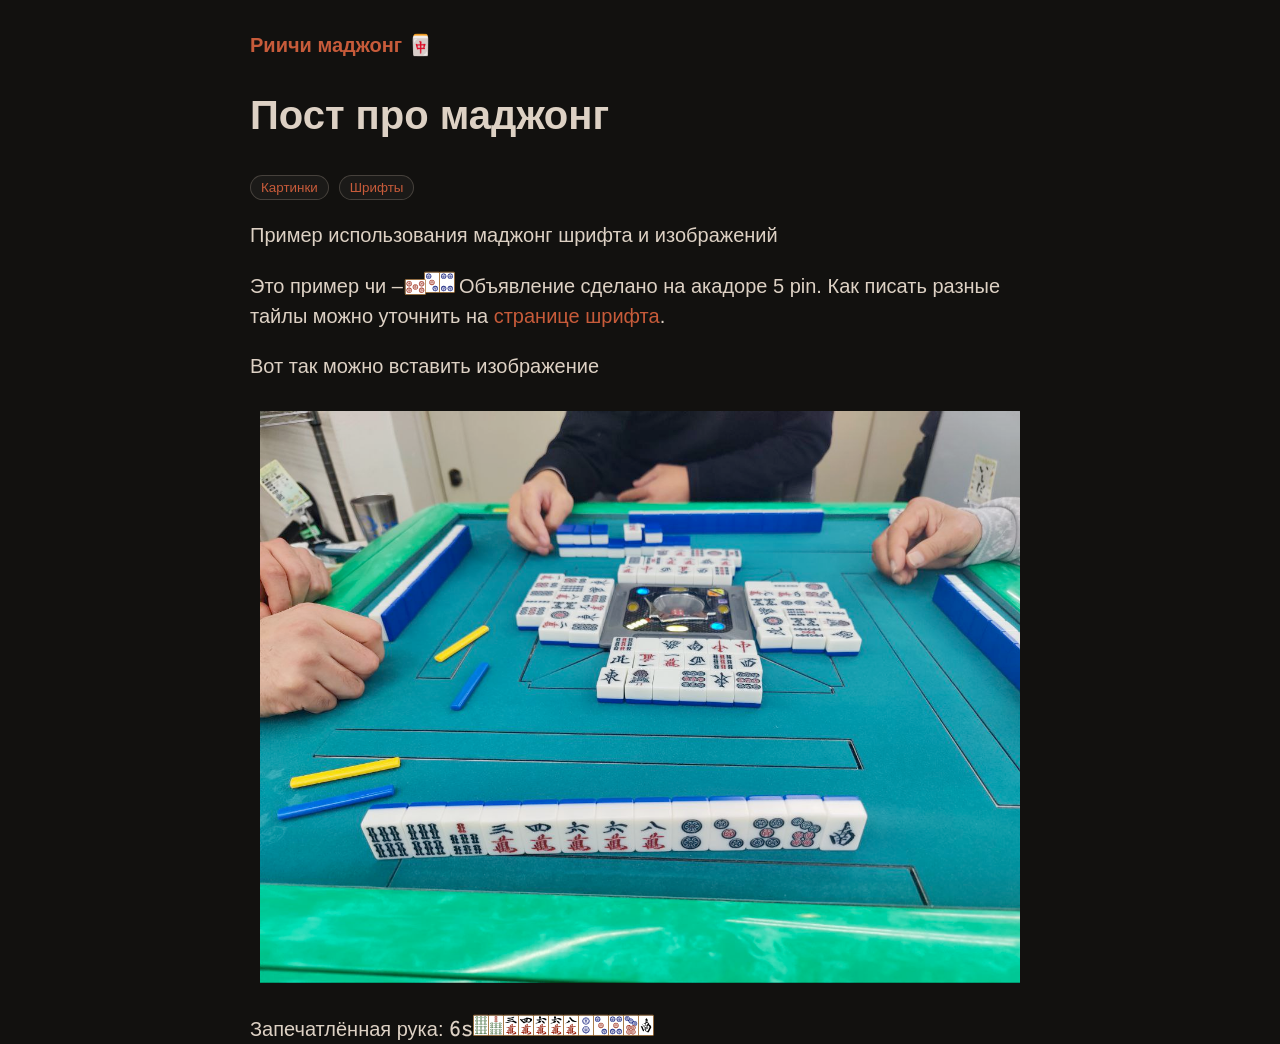
==== examples/output/riichi-mahjong/mahjong-post/index.html @ d85ebe73 "v2" ====
<!DOCTYPE html>
<html lang="ru">
<head>
<meta charset="UTF-8">
<meta name="viewport" content="width=device-width, initial-scale=1.0">
<title>Пост про маджонг</title>
<link rel="stylesheet" href="../../style.css">
<link rel="icon" href="../assets/meta/favicon.ico" type="image/x-icon">
<style>:root{
--color-background:#12110f;
--color-text:#ddd1c4;
--color-muted:#b8a99a;
--color-accent:#c75b3a;
--color-surface:rgba(255, 255, 255, 0.04);
--color-inverse-text:#f2e8dc;
--color-overlay:#080808;
--color-heading:var(--color-text);
--color-border:color-mix(in srgb, var(--color-muted) 28%, transparent);
--color-border-soft:color-mix(in srgb, var(--color-muted) 18%, transparent);
--color-code-bg:color-mix(in srgb, var(--color-surface) 88%, var(--color-background));
--color-code-border:color-mix(in srgb, var(--color-muted) 24%, transparent);
}
/* Background */ .chroma-bg { color: #e6edf3; background-color: #0d1117;-moz-tab-size: 2; -o-tab-size: 2; tab-size: 2; }
/* PreWrapper */ .chroma-chroma { color: #e6edf3; background-color: #0d1117;-moz-tab-size: 2; -o-tab-size: 2; tab-size: 2; -webkit-text-size-adjust: none; }
/* Error */ .chroma-chroma .chroma-err { color: #f85149 }
/* LineLink */ .chroma-chroma .chroma-lnlinks { outline: none; text-decoration: none; color: inherit }
/* LineTableTD */ .chroma-chroma .chroma-lntd { vertical-align: top; padding: 0; margin: 0; border: 0; }
/* LineTable */ .chroma-chroma .chroma-lntable { border-spacing: 0; padding: 0; margin: 0; border: 0; }
/* LineHighlight */ .chroma-chroma .chroma-hl { background-color: #6e7681 }
/* LineNumbersTable */ .chroma-chroma .chroma-lnt { white-space: pre; -webkit-user-select: none; user-select: none; margin-right: 0.4em; padding: 0 0.4em 0 0.4em;color: #737679 }
/* LineNumbers */ .chroma-chroma .chroma-ln { white-space: pre; -webkit-user-select: none; user-select: none; margin-right: 0.4em; padding: 0 0.4em 0 0.4em;color: #6e7681 }
/* Line */ .chroma-chroma .chroma-line { display: flex; }
/* Keyword */ .chroma-chroma .chroma-k { color: #ff7b72 }
/* KeywordConstant */ .chroma-chroma .chroma-kc { color: #79c0ff }
/* KeywordDeclaration */ .chroma-chroma .chroma-kd { color: #ff7b72 }
/* KeywordNamespace */ .chroma-chroma .chroma-kn { color: #ff7b72 }
/* KeywordPseudo */ .chroma-chroma .chroma-kp { color: #79c0ff }
/* KeywordReserved */ .chroma-chroma .chroma-kr { color: #ff7b72 }
/* KeywordType */ .chroma-chroma .chroma-kt { color: #ff7b72 }
/* NameClass */ .chroma-chroma .chroma-nc { color: #f0883e; font-weight: bold }
/* NameConstant */ .chroma-chroma .chroma-no { color: #79c0ff; font-weight: bold }
/* NameDecorator */ .chroma-chroma .chroma-nd { color: #d2a8ff; font-weight: bold }
/* NameEntity */ .chroma-chroma .chroma-ni { color: #ffa657 }
/* NameException */ .chroma-chroma .chroma-ne { color: #f0883e; font-weight: bold }
/* NameLabel */ .chroma-chroma .chroma-nl { color: #79c0ff; font-weight: bold }
/* NameNamespace */ .chroma-chroma .chroma-nn { color: #ff7b72 }
/* NameProperty */ .chroma-chroma .chroma-py { color: #79c0ff }
/* NameTag */ .chroma-chroma .chroma-nt { color: #7ee787 }
/* NameVariable */ .chroma-chroma .chroma-nv { color: #79c0ff }
/* NameVariableClass */ .chroma-chroma .chroma-vc { color: #79c0ff }
/* NameVariableGlobal */ .chroma-chroma .chroma-vg { color: #79c0ff }
/* NameVariableInstance */ .chroma-chroma .chroma-vi { color: #79c0ff }
/* NameVariableMagic */ .chroma-chroma .chroma-vm { color: #79c0ff }
/* NameFunction */ .chroma-chroma .chroma-nf { color: #d2a8ff; font-weight: bold }
/* NameFunctionMagic */ .chroma-chroma .chroma-fm { color: #d2a8ff; font-weight: bold }
/* Literal */ .chroma-chroma .chroma-l { color: #a5d6ff }
/* LiteralDate */ .chroma-chroma .chroma-ld { color: #79c0ff }
/* LiteralString */ .chroma-chroma .chroma-s { color: #a5d6ff }
/* LiteralStringAffix */ .chroma-chroma .chroma-sa { color: #79c0ff }
/* LiteralStringBacktick */ .chroma-chroma .chroma-sb { color: #a5d6ff }
/* LiteralStringChar */ .chroma-chroma .chroma-sc { color: #a5d6ff }
/* LiteralStringDelimiter */ .chroma-chroma .chroma-dl { color: #79c0ff }
/* LiteralStringDoc */ .chroma-chroma .chroma-sd { color: #a5d6ff }
/* LiteralStringDouble */ .chroma-chroma .chroma-s2 { color: #a5d6ff }
/* LiteralStringEscape */ .chroma-chroma .chroma-se { color: #79c0ff }
/* LiteralStringHeredoc */ .chroma-chroma .chroma-sh { color: #79c0ff }
/* LiteralStringInterpol */ .chroma-chroma .chroma-si { color: #a5d6ff }
/* LiteralStringOther */ .chroma-chroma .chroma-sx { color: #a5d6ff }
/* LiteralStringRegex */ .chroma-chroma .chroma-sr { color: #79c0ff }
/* LiteralStringSingle */ .chroma-chroma .chroma-s1 { color: #a5d6ff }
/* LiteralStringSymbol */ .chroma-chroma .chroma-ss { color: #a5d6ff }
/* LiteralNumber */ .chroma-chroma .chroma-m { color: #a5d6ff }
/* LiteralNumberBin */ .chroma-chroma .chroma-mb { color: #a5d6ff }
/* LiteralNumberFloat */ .chroma-chroma .chroma-mf { color: #a5d6ff }
/* LiteralNumberHex */ .chroma-chroma .chroma-mh { color: #a5d6ff }
/* LiteralNumberInteger */ .chroma-chroma .chroma-mi { color: #a5d6ff }
/* LiteralNumberIntegerLong */ .chroma-chroma .chroma-il { color: #a5d6ff }
/* LiteralNumberOct */ .chroma-chroma .chroma-mo { color: #a5d6ff }
/* Operator */ .chroma-chroma .chroma-o { color: #ff7b72; font-weight: bold }
/* OperatorWord */ .chroma-chroma .chroma-ow { color: #ff7b72; font-weight: bold }
/* OperatorReserved */ .chroma-chroma .chroma-or { color: #ff7b72; font-weight: bold }
/* Comment */ .chroma-chroma .chroma-c { color: #8b949e; font-style: italic }
/* CommentHashbang */ .chroma-chroma .chroma-ch { color: #8b949e; font-style: italic }
/* CommentMultiline */ .chroma-chroma .chroma-cm { color: #8b949e; font-style: italic }
/* CommentSingle */ .chroma-chroma .chroma-c1 { color: #8b949e; font-style: italic }
/* CommentSpecial */ .chroma-chroma .chroma-cs { color: #8b949e; font-weight: bold; font-style: italic }
/* CommentPreproc */ .chroma-chroma .chroma-cp { color: #8b949e; font-weight: bold; font-style: italic }
/* CommentPreprocFile */ .chroma-chroma .chroma-cpf { color: #8b949e; font-weight: bold; font-style: italic }
/* GenericDeleted */ .chroma-chroma .chroma-gd { color: #ffa198; background-color: #490202 }
/* GenericEmph */ .chroma-chroma .chroma-ge { font-style: italic }
/* GenericError */ .chroma-chroma .chroma-gr { color: #ffa198 }
/* GenericHeading */ .chroma-chroma .chroma-gh { color: #79c0ff; font-weight: bold }
/* GenericInserted */ .chroma-chroma .chroma-gi { color: #56d364; background-color: #0f5323 }
/* GenericOutput */ .chroma-chroma .chroma-go { color: #8b949e }
/* GenericPrompt */ .chroma-chroma .chroma-gp { color: #8b949e }
/* GenericStrong */ .chroma-chroma .chroma-gs { font-weight: bold }
/* GenericSubheading */ .chroma-chroma .chroma-gu { color: #79c0ff }
/* GenericTraceback */ .chroma-chroma .chroma-gt { color: #ff7b72 }
/* GenericUnderline */ .chroma-chroma .chroma-gl { text-decoration: underline }
/* TextWhitespace */ .chroma-chroma .chroma-w { color: #6e7681 }
</style>
</head>
<body class="page-shell">
<header class="site-header">
<a class="topic-home" href="..">Риичи маджонг 🀄️</a>
</header>
<main class="content-shell">
<h1 class="page-title">Пост про маджонг</h1>
<ul class="tag-list"><li><a href="..?tag=kartinki">Картинки</a></li><li><a href="..?tag=shrifty">Шрифты</a></li></ul>
<p>Пример использования маджонг шрифта и изображений</p>

<p>Это пример чи – <span class="font-riichi-mahjong-colorful"><span class="font-riichi-mahjong-colorful-run"><span class="rot-90"><span class="rot-90-char">5p*</span></span>🀛🀜</span></span> Объявление сделано на акадоре 5 pin. Как писать разные тайлы можно уточнить на <a href="https://github.com/rutopio/Japanese-Mahjong-Font-with-OpenType/">странице шрифта</a>.</p>

<p>Вот так можно вставить изображение</p>

<p><img src="../assets/mahjong-post/image-by-Tairagi-Makoto.png" alt=""></p>

<p>Запечатлённая рука: <span class="font-riichi-mahjong-colorful"><span class="font-riichi-mahjong-colorful-run">6s6s7s3m4m6m6m8m2p3p5p7p2z</span></span></p>


</main>
</body>
</html>
---- examples/output/style.css ----
* {
    box-sizing: border-box;
    margin: 0;
    padding: 0;
 }

@font-face {
    font-family: "Mahjong Colored";
    src: url("fonts/Riichi-Mahjong-Colorful.woff2") format("woff2");
    font-display: swap;
}

:root {
    --font-topic: sans-serif;
    --color-background: #ffffff;
    --color-text: #111111;
    --color-muted: #666;
    --color-accent: #fa6432;
    --color-surface: rgba(0, 0, 0, 0.05);
    --color-inverse-text: #f7f2ec;
    --color-overlay: #080808;
    --color-heading: var(--color-text);
    --color-border: color-mix(in srgb, var(--color-muted) 28%, transparent);
    --color-border-soft: color-mix(in srgb, var(--color-muted) 18%, transparent);
    --color-code-bg: color-mix(in srgb, var(--color-surface) 88%, var(--color-background));
    --color-code-border: color-mix(in srgb, var(--color-muted) 24%, transparent);
}

html {
    overflow-y: scroll;
    height: 100%;
    font: 100%/1.5 sans-serif;
    font-family: var(--font-topic);
    color: var(--color-text);
    word-wrap: break-word;
    background-color: var(--color-background);
    margin: 0 auto;
    padding: 1.5em;
 }

@media (min-width: 768px) {
    html {
        font-size: 125%;
        max-width: 42em;
 } }

h1, h2, h3, h4 {
    margin: 2.5rem 0 1.5rem 0;
    line-height: 1.25;
    color: var(--color-heading);
 }

a {
    color: var(--color-accent);
    text-decoration: none;
 }
a:hover, a:focus, a:active {
    text-decoration: underline;
 }

p {
    margin: 1em 0;
    line-height: 1.5;
 }
p code {
    background-color: var(--color-code-bg);
    padding: 0.05em 0.2em;
    border: 1px solid var(--color-code-border);
 }

ol, ul {
    margin: 1em;
 }
ol li ol, ol li ul, ul li ol, ul li ul {
    margin: 0 2em;
 }
ol li p, ul li p {
    margin: 0;
 }

dl {
    font-family: monospace, monospace;
 }
dl dt {
    font-weight: bold;
 }
dl dd {
    margin: -1em 0 1em 1em;
 }

img {
    max-width: 100%;
    display: block;
    margin: 0 auto;
    padding: 0.5em;
 }

.font-mahjong-colored,
.font-riichi-mahjong-colorful {
    font-family: "Mahjong Colored", sans-serif;
}

.font-mahjong-colored-run,
.font-riichi-mahjong-colorful-run {
    display: inline;
    white-space: pre;
    font-family: "Mahjong Colored", sans-serif;
    font-size: 1.2em;
    line-height: 1;
    vertical-align: baseline;
    font-variant-ligatures: common-ligatures discretionary-ligatures contextual;
    font-feature-settings: "rlig" 1, "liga" 1, "clig" 1, "calt" 1, "dlig" 1, "ccmp" 1;
    text-rendering: optimizeLegibility;
}

.rot-90 {
    display: inline-block;
    vertical-align: middle;
}

.rot-90-char {
    display: inline-block;
    font-variant-ligatures: common-ligatures discretionary-ligatures contextual;
    font-feature-settings: "rlig" 1, "liga" 1, "clig" 1, "calt" 1, "dlig" 1, "ccmp" 1;
    text-rendering: optimizeLegibility;
    transform: rotate(-90deg);
    transform-origin: center;
}

.topic-banner {
    width: calc(100% + 1rem);
    max-width: none;
    padding: 0;
    margin: -1.5em -0.5rem 1.5rem -0.5rem;
}

blockquote {
    padding-left: 1em;
    font-style: italic;
    border-left: solid 1px var(--color-accent);
 }

table {
    font-size: 1rem;
    text-align: left;
    caption-side: bottom;
    margin-bottom: 2em;
 }
table * {
    border: none;
 }
table thead, table tr {
    display: table;
    table-layout: fixed;
    width: 100%;
 }
table tr:nth-child(even) {
    background-color: var(--color-surface);
 }
table tbody {
    display: block;
    max-height: 70vh;
    overflow-y: auto;
 }
table td, table th {
    padding: 0.25em;
 }

table, .highlight > pre, pre.example, pre.chroma, pre.chroma-chroma {
    max-height: 70vh;
    margin: 1em 0;
    padding: 1em;
    overflow: auto;
    font-size: 0.85rem;
    font-family: monospace, monospace;
    border: 1px dashed var(--color-border);
}

pre.chroma code,
pre.chroma-chroma code {
    font-family: inherit;
}

.title {
    font-size: 2.5em;
}

.subtitle {
    font-weight: normal;
    font-size: 0.75em;
    color: var(--color-muted);
}

.tags {
    margin-top: -1.5rem;
    padding-bottom: 1.5em;
}
.tags li {
    display: inline;
    margin-right: 0.5em;
}

figure {
    margin: 1em 0;
}
figure figcaption {
    font-family: monospace, monospace;
    font-size: 0.75em;
    text-align: center;
    color: var(--color-muted);
}

.footnote-definition sup {
    margin-left: -1.5em;
    float: left;
}

.footnote-definition .footnote-body {
    margin: 1em 0;
    padding: 0 1em;
    border: 1px dashed var(--color-border-soft);
    background-color: var(--color-surface);
}
.footnote-definition .footnote-body p:only-child {
    margin: 0.2em 0;
}

header {
    display: flex;
    justify-content: space-between;
}
header nav {
    display: flex;
    align-items: center;
    justify-content: space-between;
}
header a + a {
    margin-left: 1rem;
}

.posts {
    margin: 0;
    list-style: none;
}
.posts .post a {
    display: flex;
    padding: 0.5em 0;
    color: black;
}
.posts .post a:hover, .posts .post a:focus, .posts .post a:active {
    text-decoration: none;
    background: var(--color-surface);
}
.posts .post date {
    font-family: monospace, monospace;
    font-size: 0.8rem;
    vertical-align: middle;
    padding-right: 2rem;
    color: var(--color-muted);
}

.archive-nav {
    display: flex;
    flex-wrap: wrap;
    gap: 0.5rem 1rem;
    margin: 1em 0;
    padding: 0;
    list-style: none;
}

.archive-nav li {
    margin: 0;
}

.archive-entries {
    margin: 1em 0;
    padding-left: 1.25em;
}

.archive-entries li + li {
    margin-top: 0.75em;
}

.site-footer {
    margin-top: 3rem;
    padding-top: 1rem;
    font-size: 0.9rem;
    color: var(--color-muted);
    justify-content: center;
}

.site-footer p {
    margin: 0;
}

.center {
  display: flex;
  justify-content: center;
  align-items: center;
}

.page-shell {
	min-height: 100vh;
}

.content-shell {
	max-width: 42rem;
	margin: 0 auto;
}

.topic-shell {
	max-width: 42rem;
	margin: 0 auto;
}

.topic-hero {
	position: relative;
	margin-bottom: 2rem;
}

.topic-hero-with-banner {
	min-height: 18rem;
	display: flex;
	align-items: flex-end;
	overflow: hidden;
	border-radius: 1rem;
}

.topic-hero-with-banner::before {
	content: "";
	position: absolute;
	inset: 0;
	background:
		linear-gradient(
			180deg,
			color-mix(in srgb, var(--color-overlay) 18%, transparent) 0%,
			color-mix(in srgb, var(--color-overlay) 38%, transparent) 40%,
			color-mix(in srgb, var(--color-overlay) 82%, transparent) 100%
		);
	z-index: 1;
}

.topic-hero-content {
	position: relative;
	z-index: 2;
	width: 100%;
	padding: 1.5rem;
}

.topic-hero-with-banner .topic-hero-content {
	color: var(--color-inverse-text);
}

.site-header {
	display: flex;
	align-items: center;
	justify-content: space-between;
	margin-bottom: 1.5rem;
}

.topic-home {
	font-weight: 700;
}

.topic-list {
	margin: 1.5rem 0;
	padding-left: 1.25rem;
}

.page-title {
	margin-top: 0;
}

.topic-hero .page-title {
	margin-bottom: 0.75rem;
}

.page-title a {
	color: inherit;
}

.page-title a:hover,
.page-title a:focus,
.page-title a:active {
	color: inherit;
}

.year-section {
	margin-top: 3rem;
}

.year-section h2 {
	margin-left: 0;
	margin-right: 0;
}

.year-grid-wrap {
	width: 100vw;
	margin-left: calc(50% - 50vw);
	padding: 0 1.5rem;
}

.card-grid {
	display: flex;
	flex-wrap: wrap;
	justify-content: center;
	gap: 1.25rem;
}

.post-card {
	position: relative;
	flex: 0 0 14rem;
	width: 14rem;
	display: flex;
	flex-direction: column;
	overflow: hidden;
	border: 1px solid var(--color-border);
	border-radius: 1rem;
	background: var(--color-surface);
}

.post-card-media {
	position: relative;
	display: block;
}

.post-card-media-link {
	display: block;
}

.post-card-media img {
	width: 100%;
	height: 18rem;
	object-fit: cover;
	padding: 0;
}

.post-card-overlay {
	position: absolute;
	inset: 0;
	display: flex;
	flex-direction: column;
	justify-content: flex-end;
	padding: 1rem 1rem 1.1rem;
	background:
		linear-gradient(
			180deg,
			color-mix(in srgb, var(--color-overlay) 18%, transparent) 0%,
			color-mix(in srgb, var(--color-overlay) 42%, transparent) 45%,
			color-mix(in srgb, var(--color-overlay) 82%, transparent) 100%
		);
	color: var(--color-inverse-text);
}

.post-card-overlay::before {
	content: "";
	position: absolute;
	inset: 0;
	background:
		linear-gradient(
			180deg,
			color-mix(in srgb, var(--color-overlay) 74%, transparent) 0%,
			color-mix(in srgb, var(--color-overlay) 86%, transparent) 45%,
			color-mix(in srgb, var(--color-overlay) 95%, transparent) 100%
		);
	opacity: 0;
	transition: opacity 160ms ease-out;
	pointer-events: none;
}

.post-card:hover .post-card-overlay::before {
	opacity: 1;
}

.post-card-overlay h3,
.post-card-overlay .post-date,
.post-card-overlay p {
	position: relative;
	z-index: 1;
	color: inherit;
}

.post-card-overlay h3 {
	margin: 0.45rem 0 0.35rem;
}

.post-card-overlay h3 a {
	color: inherit;
}

.post-card h3 a::after {
	content: "";
	position: absolute;
	inset: 0;
	z-index: 1;
}

.post-card-overlay .post-date {
	margin: 0 0 0.5rem;
	color: color-mix(in srgb, var(--color-inverse-text) 82%, transparent);
}

.post-card-overlay p:last-child {
	margin-bottom: 0;
}

.post-card-body {
	display: flex;
	flex-direction: column;
	justify-content: flex-end;
	min-height: 18rem;
	padding: 1rem 1rem 1.1rem;
}

.post-card h3 {
	margin: 0.35rem 0 0.5rem;
}

.post-card-body h3 {
	margin: 0.45rem 0 0.35rem;
}

.post-card-body .tag-list {
	margin: 0;
}

.post-card-body .post-date {
	margin: 0 0 0.5rem;
}

.post-card-body p:last-child {
	margin-bottom: 0;
}

.post-date {
	margin: 0 0 0.75rem;
	color: var(--color-muted);
	font-size: 0.95rem;
}

.tag-list {
	display: flex;
	flex-wrap: wrap;
	gap: 0.5rem;
	padding: 0;
	margin: 0 0 1rem;
	list-style: none;
}

.tag-list li {
	margin: 0;
}

.tag-list a,
.tag-list-static li {
	display: inline-flex;
	align-items: center;
	padding: 0.18rem 0.5rem;
	border-radius: 999px;
	background: var(--color-surface);
	border: 1px solid var(--color-border);
	font-size: 0.67rem;
	line-height: 1.15;
}

.tag-list-overlay {
	position: static;
	margin: 0;
}

.tag-list-overlay li {
	margin: 0;
}

.tag-list-overlay a {
	position: relative;
	z-index: 2;
	padding: 0.16rem 0.42rem;
	background: color-mix(in srgb, var(--color-overlay) 58%, transparent);
	backdrop-filter: blur(4px);
	color: var(--color-inverse-text);
	border-color: color-mix(in srgb, var(--color-inverse-text) 24%, transparent);
}

.post-card-body .tag-list a {
	position: relative;
	z-index: 2;
}

.page-nav {
	display: flex;
	gap: 1rem;
	margin-top: 2rem;
}

.made-with {
	margin-top: 2.5rem;
	color: var(--color-muted);
	font-size: 0.9rem;
}

.made-with-centered {
	text-align: center;
}

.topic-banner {
	position: absolute;
	inset: 0;
	width: 100%;
	height: 100%;
	object-fit: cover;
	padding: 0;
	margin: 0;
}

.topic-hero-with-banner .archive-nav {
	margin: 0.75rem 0 0;
}

.topic-hero-with-banner .archive-nav a {
	color: var(--color-inverse-text);
}

.topic-hero-with-banner .page-title a {
	color: var(--color-inverse-text);
}

@media (max-width: 700px) {
	.topic-shell {
		max-width: 100%;
	}

	.topic-hero-with-banner {
		min-height: 15rem;
	}
}
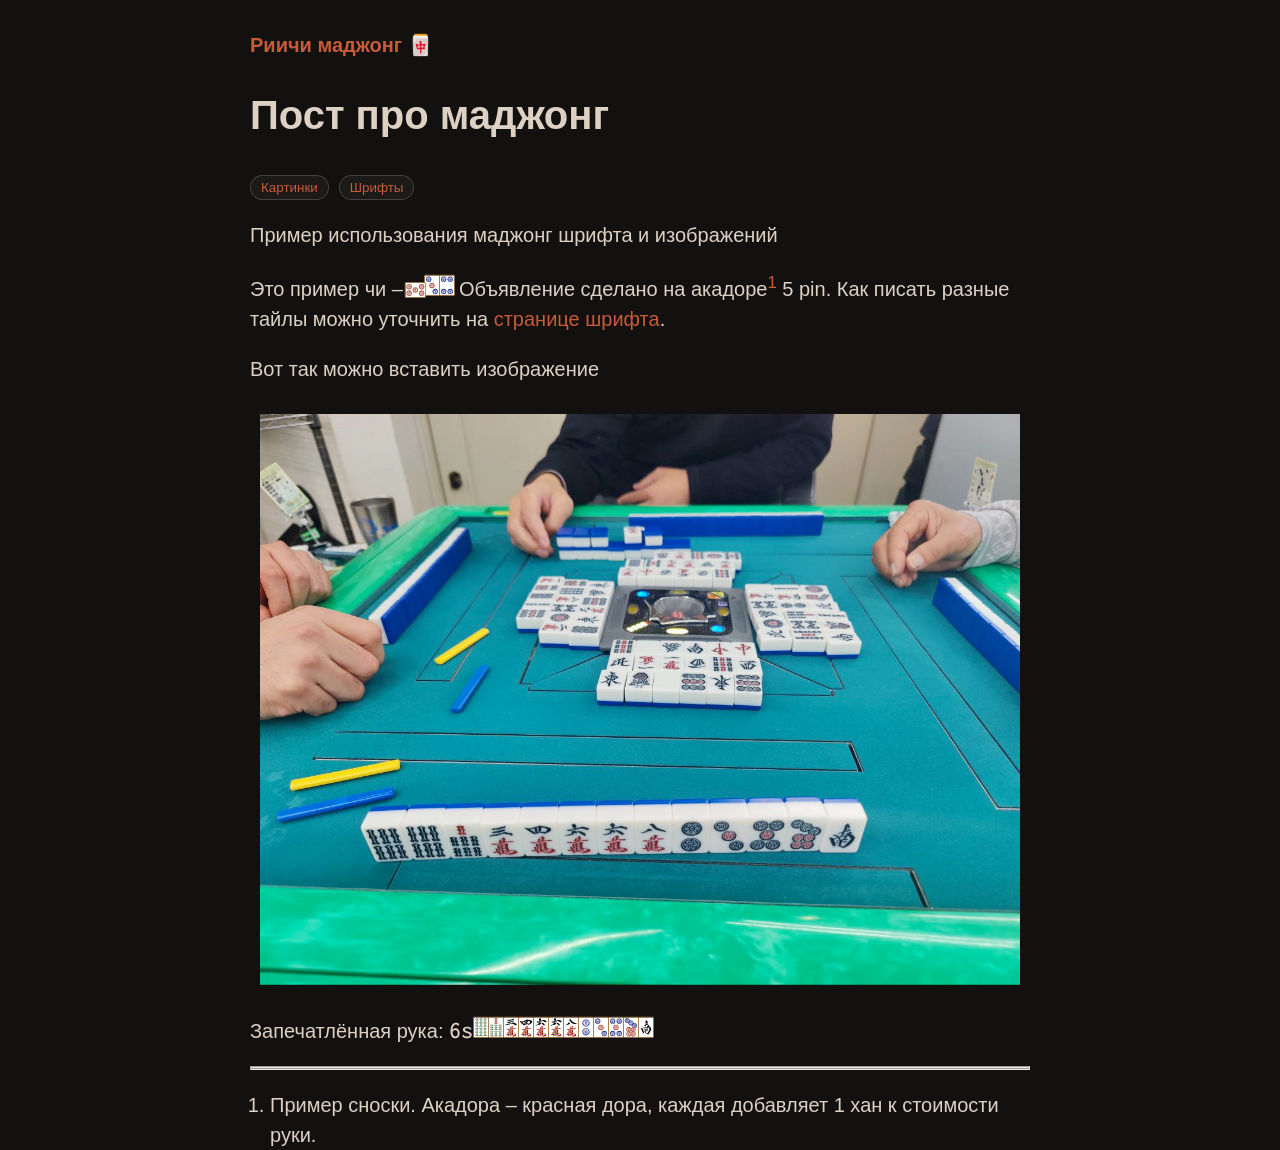
==== commit 4427b368: "feat: footnotes" ====
--- a/examples/output/riichi-mahjong/mahjong-post/index.html
+++ b/examples/output/riichi-mahjong/mahjong-post/index.html
@@ -109,7 +109,7 @@
 <ul class="tag-list"><li><a href="..?tag=kartinki">Картинки</a></li><li><a href="..?tag=shrifty">Шрифты</a></li></ul>
 <p>Пример использования маджонг шрифта и изображений</p>
 
-<p>Это пример чи – <span class="font-riichi-mahjong-colorful"><span class="font-riichi-mahjong-colorful-run"><span class="rot-90"><span class="rot-90-char">5p*</span></span>🀛🀜</span></span> Объявление сделано на акадоре 5 pin. Как писать разные тайлы можно уточнить на <a href="https://github.com/rutopio/Japanese-Mahjong-Font-with-OpenType/">странице шрифта</a>.</p>
+<p>Это пример чи – <span class="font-riichi-mahjong-colorful"><span class="font-riichi-mahjong-colorful-run"><span class="rot-90"><span class="rot-90-char">5p*</span></span>🀛🀜</span></span> Объявление сделано на акадоре<sup class="footnote-ref" id="fnref:-"><a href="#fn:-">1</a></sup> 5 pin. Как писать разные тайлы можно уточнить на <a href="https://github.com/rutopio/Japanese-Mahjong-Font-with-OpenType/">странице шрифта</a>.</p>
 
 <p>Вот так можно вставить изображение</p>
 
@@ -117,6 +117,18 @@
 
 <p>Запечатлённая рука: <span class="font-riichi-mahjong-colorful"><span class="font-riichi-mahjong-colorful-run">6s6s7s3m4m6m6m8m2p3p5p7p2z</span></span></p>
 
+<hr>
+
+<div class="footnotes">
+
+<hr>
+
+<ol>
+<li id="fn:-">Пример сноски. Акадора – красная дора, каждая добавляет 1 хан к стоимости руки.</li>
+</ol>
+
+</div>
+
 
 </main>
 </body>
